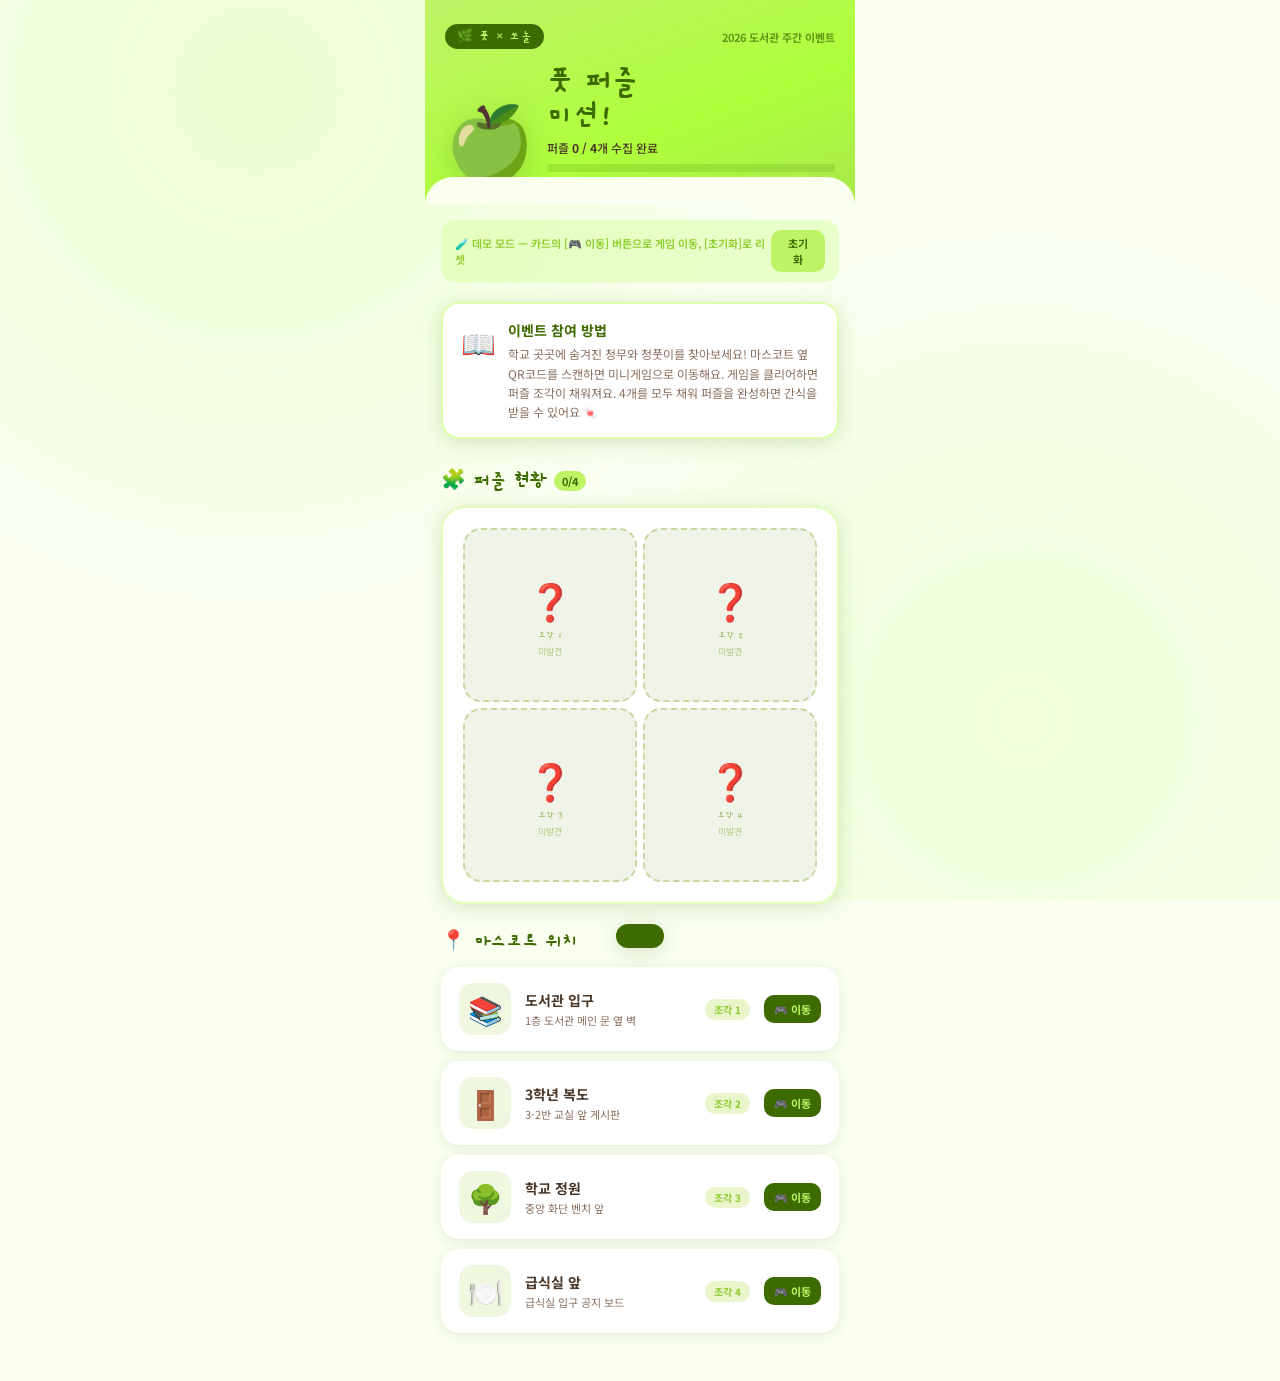
==== index.html @ 3df63ed9 "Add files via upload" ====
<!DOCTYPE html>
<html lang="ko">
<head>
<meta charset="UTF-8">
<meta name="viewport" content="width=device-width, initial-scale=1.0, maximum-scale=1.0, user-scalable=no">
<title>풋 퍼즐 이벤트 2026</title>
<link rel="stylesheet" href="style.css">
<link href="https://fonts.googleapis.com/css2?family=Gaegu:wght@400;700&family=Noto+Sans+KR:wght@400;500;700;900&display=swap" rel="stylesheet">
</head>

<body>
<div class="app">

  <!-- 헤더 -->
  <div class="header">
    <div class="header-top">
      <div class="logo-badge">🌿 풋 × 쏘놀 </div>
      <div class="year-tag">2026 도서관 주간 이벤트</div>
    </div>
    <div class="header-mascot">
      <div class="big-apple">🍏</div>
      <div class="header-text">
        <h1>풋 퍼즐<br>미션!</h1>
        <p id="progress-text">퍼즐 <strong>0 / 4</strong>개 수집 완료</p>
        <div class="progress-bar-wrap" style="margin-top:8px">
          <div class="progress-bar-fill" id="progress-bar" style="width:0%"></div>
        </div>
      </div>
    </div>
  </div>

  <!-- 데모 안내 -->
  <div class="demo-bar">
    <span>🧪 데모 모드 — 카드의 [🎮 이동] 버튼으로 게임 이동, [초기화]로 리셋</span>
    <button class="reset-btn" onclick="resetAll()">초기화</button>
  </div>

  <!-- 안내 -->
  <div class="info-card">
    <div class="info-icon">📖</div>
    <div class="info-text">
      <h3>이벤트 참여 방법</h3>
      <p>학교 곳곳에 숨겨진 청무와 청풋이를 찾아보세요! 마스코트 옆 QR코드를 스캔하면 미니게임으로 이동해요. 게임을 클리어하면 퍼즐 조각이 채워져요. 4개를 모두 채워 퍼즐을 완성하면 간식을 받을 수 있어요 🍬</p>
    </div>
  </div>

  <!-- 퍼즐 큰 그림 -->
  <div class="section-title">
    <span>🧩 퍼즐 현황</span>
    <div class="count-badge" id="count-badge">0/4</div>
  </div>
  <div class="puzzle-picture">
    <div class="puzzle-grid" id="puzzle-grid">
      <!-- JS로 생성 -->
    </div>
  </div>

  <!-- 위치 리스트 -->
  <div class="section-title" style="margin-top:24px">
    <span>📍 마스코트 위치</span>
  </div>
  <div class="location-list" id="location-list">
    <!-- JS로 생성 -->
  </div>

  <div class="bottom-pad"></div>
</div>

<!-- 완료 오버레이 -->
<div class="complete-overlay" id="complete-overlay">
  <div class="complete-card">
    <div class="confetti-row">🎉🍏🎊</div>
    <div class="complete-title">완성!</div>
    <p class="complete-sub">4개의 퍼즐을 모두 모았어요!<br>아래 코드를 풋 부원에게<br>보여주면 간식을 받을 수 있어요 🍬</p>
    <div class="code-box">
      <div class="code-label">🏆 완료 코드</div>
      <div class="code-value" id="complete-code">----</div>
      <div class="code-hint">이 화면을 캡처해 두세요!</div>
    </div>
    <div class="complete-note">
      ※ 코드는 이 기기에 고유하게 발급됩니다.<br>한 번만 사용 가능하며 중복 수령은 불가합니다.
    </div>
    <button class="close-btn" onclick="closeComplete()">닫기 🍏</button>
  </div>
</div>

<!-- 토스트 -->
<div class="toast" id="toast"></div>

<script src="system.js"></script>
</body>
</html>
---- style.css ----
:root {
    --green: #BFF366;
    --green-dark: #8BCC2A;
    --green-deep: #3D6B00;
    --green-mid: #A8E84A;
    --cream: #FAFFF0;
    --brown: #4A3728;
    --brown-light: #8B6F5E;
    --shadow: rgba(61,107,0,0.18);

    --radius-xl: 24px;
    --radius-lg: 18px;
    --radius-md: 14px;
    --radius-sm: 10px;

    --shadow-sm: 0 2px 12px rgba(61,107,0,0.12);
    --shadow-md: 0 4px 20px rgba(61,107,0,0.18);
    --shadow-lg: 0 24px 60px rgba(0,0,0,0.2);

    --space-xs: 6px;
    --space-sm: 12px;
    --space-md: 16px;
    --space-lg: 24px;
    --space-xl: 32px;
}

  * { margin: 0; padding: 0; box-sizing: border-box; -webkit-tap-highlight-color: transparent; }

  body {
    background: var(--cream);
    font-family: 'Noto Sans KR', sans-serif;
    min-height: 100dvh;
    overflow-x: hidden;
    position: relative;
  }

  body::before {
    content: '';
    position: fixed;
    inset: 0;
    background-image:
      radial-gradient(circle at 20% 10%, rgba(195,255,116,0.25) 0%, transparent 40%),
      radial-gradient(circle at 80% 80%, rgba(195,255,116,0.2) 0%, transparent 40%);
    pointer-events: none;
    z-index: 0;
  }

  .app {
    max-width: 430px;
    margin: 0 auto;
    min-height: 100dvh;
    position: relative;
    z-index: 1;
  }

  .header {
    background: linear-gradient(160deg, var(--green) 0%, #AEFF3C 60%, var(--green-mid) 100%);
    padding: 24px 20px 32px;
    position: relative;
    overflow: hidden;
  }
  .header::after {
    content: '';
    position: absolute;
    bottom: -1px;
    left: 0; right: 0;
    height: 28px;
    background: var(--cream);
    border-radius: 28px 28px 0 0;
  }
  .header-top {
    display: flex;
    align-items: center;
    justify-content: space-between;
    margin-bottom: 16px;
  }
  .logo-badge {
    background: var(--green-deep);
    color: var(--green);
    font-family: 'Gaegu', cursive;
    font-size: 13px;
    font-weight: 700;
    padding: 4px 12px;
    border-radius: var(--radius-lg);
    letter-spacing: 0.5px;
  }
  .year-tag {
    font-size: 11px;
    color: var(--green-deep);
    font-weight: 700;
    opacity: 0.7;
  }

  .header-mascot {
    display: flex;
    align-items: flex-end;
    gap: 12px;
  }
  .big-apple {
    font-size: 72px;
    line-height: 1;
    filter: drop-shadow(0 8px 16px rgba(0,0,0,0.15));
    animation: appleBob 3s ease-in-out infinite;
  }
  @keyframes appleBob {
    0%,100% { transform: translateY(0) rotate(-2deg); }
    50% { transform: translateY(-8px) rotate(2deg); }
  }
  .header-text { flex: 1; }
  .header-text h1 {
    font-family: 'Gaegu', cursive;
    font-size: 32px;
    font-weight: 700;
    color: var(--green-deep);
    line-height: 1.1;
  }
  .header-text p {
    font-size: 12px;
    color: var(--brown);
    margin-top: 4px;
    font-weight: 500;
  }
  .progress-bar-wrap {
    margin-top: 4px;
    background: rgba(61,107,0,0.15);
    border-radius: var(--radius-sm);
    height: 8px;
    overflow: hidden;
  }
  .progress-bar-fill {
    height: 100%;
    background: var(--green-deep);
    border-radius: var(--radius-sm);
    transition: width 0.8s cubic-bezier(.34,1.56,.64,1);
  }

  .info-card {
    margin: 20px 16px 0;
    background: white;
    border-radius: var(--radius-lg);
    padding: 16px 18px;
    border: 2px solid rgba(195,255,116,0.6);
    box-shadow: var(--shadow-md);
    display: flex;
    gap: 12px;
    align-items: flex-start;
  }
  .info-icon { font-size: 28px; flex-shrink: 0; margin-top: 2px; }
  .info-text h3 {
    font-size: 14px;
    font-weight: 700;
    color: var(--green-deep);
    margin-bottom: 4px;
  }
  .info-text p {
    font-size: 12px;
    color: var(--brown-light);
    line-height: 1.6;
  }

  .section-title {
    margin: 28px 16px 12px;
    display: flex;
    align-items: center;
    gap: 8px;
  }
  .section-title span {
    font-family: 'Gaegu', cursive;
    font-size: 20px;
    font-weight: 700;
    color: var(--green-deep);
  }
  .section-title .count-badge {
    background: var(--green);
    color: var(--green-deep);
    font-size: 11px;
    font-weight: 700;
    padding: 2px 8px;
    border-radius: var(--radius-sm);
  }

  .puzzle-picture {
    margin: 0 16px;
    background: white;
    border-radius: var(--radius-xl);
    padding: 20px;
    border: 2px solid rgba(195,255,116,0.5);
    box-shadow: var(--shadow-md);
  }
  /* 4조각 2x2 균등 배치 (예전 5조각용 1+2+2 비대칭 배치에서 변경) */
  .puzzle-grid {
    display: grid;
    grid-template-columns: repeat(2, 1fr);
    grid-template-rows: repeat(2, 1fr);
    gap: 6px;
    aspect-ratio: 1/1;
  }
  .puzzle-piece {
    border-radius: var(--radius-lg);
    position: relative;
    overflow: hidden;
    background: #F0F4E8;
    border: 2px dashed #C8D8A0;
    cursor: pointer;
    transition: transform 0.2s;
  }
  .puzzle-piece:active { transform: scale(0.95); }

  .piece-inner {
    width: 100%;
    height: 100%;
    display: flex;
    flex-direction: column;
    align-items: center;
    justify-content: center;
    gap: 4px;
    padding: 8px;
  }
  .piece-emoji { font-size: clamp(20px, 5vw, 36px); }
  .piece-num {
    font-size: 10px;
    font-weight: 700;
    color: #AAC070;
    font-family: 'Gaegu', cursive;
  }
  .piece-label {
    font-size: 9px;
    color: #B0C880;
    text-align: center;
    line-height: 1.3;
  }

  .puzzle-piece.filled {
    background: linear-gradient(135deg, var(--green) 0%, #AEFF44 100%);
    border: 2px solid var(--green-dark);
  }
  .puzzle-piece.filled .piece-emoji { filter: none; }
  .puzzle-piece.filled .piece-num { color: var(--green-deep); }
  .puzzle-piece.filled .piece-label { color: var(--green-deep); font-weight: 600; }

  @keyframes pieceReveal {
    0% { transform: scale(0.3) rotate(-15deg); opacity: 0; }
    60% { transform: scale(1.15) rotate(3deg); }
    80% { transform: scale(0.95) rotate(-1deg); }
    100% { transform: scale(1) rotate(0deg); opacity: 1; }
  }
  .puzzle-piece.just-filled {
    animation: pieceReveal 0.6s cubic-bezier(.34,1.56,.64,1) forwards;
  }
  @keyframes shimmer {
    0% { background-position: -200% center; }
    100% { background-position: 200% center; }
  }
  .puzzle-piece.filled::after {
    content: '';
    position: absolute;
    inset: 0;
    background: linear-gradient(105deg, transparent 40%, rgba(255,255,255,0.4) 50%, transparent 60%);
    background-size: 200% 100%;
    animation: shimmer 2.5s ease infinite;
    pointer-events: none;
  }

  .location-list {
    margin: 0 16px;
    display: flex;
    flex-direction: column;
    gap: 10px;
  }
  .location-card {
    background: white;
    border-radius: var(--radius-lg);
    padding: 14px 16px;
    display: flex;
    align-items: center;
    gap: 14px;
    border: 2px solid transparent;
    box-shadow: var(--shadow-sm);
    transition:
     transform 0.2s,
     background 0.3s,
     border-color 0.3s;
    cursor: pointer;
    position: relative;
    overflow: hidden;
  }
  .location-card:active { transform: scale(0.98); }
  .location-card.done {
    border-color: var(--green);
    background: linear-gradient(120deg, #F5FFE0 0%, white 100%);
  }
  .location-card.done::before {
    content: '✓';
    position: absolute;
    top: 8px; right: 12px;
    width: 22px; height: 22px;
    background: var(--green);
    color: var(--green-deep);
    border-radius: 50%;
    font-size: 12px;
    font-weight: 900;
    display: flex;
    align-items: center;
    justify-content: center;
    line-height: 22px;
    text-align: center;
  }
  .loc-icon {
    width: 52px;
    height: 52px;
    border-radius: var(--radius-md);
    background: #F0F7E0;
    display: flex;
    align-items: center;
    justify-content: center;
    font-size: 28px;
    flex-shrink: 0;
    transition: background 0.3s;
  }
  .location-card.done .loc-icon {
    background: var(--green);
  }
  .loc-info { flex: 1; min-width: 0; }
  .loc-info h4 {
    font-size: 14px;
    font-weight: 700;
    color: var(--brown);
    margin-bottom: 2px;
  }
  .loc-info p {
    font-size: 11px;
    color: var(--brown-light);
    white-space: nowrap;
    overflow: hidden;
    text-overflow: ellipsis;
  }
  .loc-piece-badge {
    font-size: 10px;
    font-weight: 700;
    padding: 3px 9px;
    border-radius: var(--radius-sm);
    background: #EAF5CC;
    color: var(--green-dark);
    flex-shrink: 0;
  }
  .location-card.done .loc-piece-badge {
    background: var(--green);
    color: var(--green-deep);
  }

  .scan-btn {
    display: flex;
    align-items: center;
    gap: 6px;
    background: none;
    border: none;
    cursor: pointer;
    padding: 6px 10px;
    border-radius: var(--radius-sm);
    background: var(--green-deep);
    color: var(--green);
    font-size: 11px;
    font-weight: 700;
    font-family: 'Noto Sans KR', sans-serif;
    transition: all 0.2s;
    flex-shrink: 0;
  }
  .scan-btn:active { transform: scale(0.92); background: var(--green); color: var(--green-deep); }
  .scan-btn.scanned {
    background: #D0EDA0;
    color: var(--green-dark);
    cursor: default;
  }

  .complete-overlay {
    position: fixed;
    inset: 0;
    z-index: 1000;
    background: rgba(0,0,0,0.5);
    backdrop-filter: blur(6px);
    display: flex;
    align-items: center;
    justify-content: center;
    padding: 24px;
    opacity: 0;
    pointer-events: none;
    transition: opacity 0.4s;
  }
  .complete-overlay.show {
    opacity: 1;
    pointer-events: all;
  }
  .complete-card {
    background: white;
    border-radius: var(--radius-xl);
    padding: 36px 28px;
    width: 100%;
    max-width: 340px;
    text-align: center;
    box-shadow: var(--shadow-lg);
    transform: scale(0.8) translateY(40px);
    transition: transform 0.5s cubic-bezier(.34,1.56,.64,1);
    position: relative;
    overflow: hidden;
  }
  .complete-overlay.show .complete-card {
    transform: scale(1) translateY(0);
  }
  .complete-card::before {
    content: '';
    position: absolute;
    top: 0; left: 0; right: 0;
    height: 8px;
    background: linear-gradient(90deg, var(--green), var(--green-mid), var(--green));
  }
  .confetti-row {
    font-size: 28px;
    margin-bottom: 8px;
    animation: confettiBounce 0.6s ease infinite alternate;
  }
  @keyframes confettiBounce {
    from { transform: translateY(0); }
    to { transform: translateY(-6px); }
  }
  .complete-title {
    font-family: 'Gaegu', cursive;
    font-size: 30px;
    font-weight: 700;
    color: var(--green-deep);
    margin-bottom: 6px;
  }
  .complete-sub {
    font-size: 13px;
    color: var(--brown-light);
    line-height: 1.6;
    margin-bottom: 24px;
  }
  .code-box {
    background: var(--green);
    border-radius: var(--radius-md);
    padding: 16px;
    margin-bottom: 20px;
  }
  .code-label {
    font-size: 11px;
    font-weight: 700;
    color: var(--green-deep);
    margin-bottom: 6px;
    text-transform: uppercase;
    letter-spacing: 1px;
  }
  .code-value {
    font-family: 'Gaegu', cursive;
    font-size: 28px;
    font-weight: 700;
    color: var(--green-deep);
    letter-spacing: 4px;
  }
  .code-hint {
    font-size: 11px;
    color: var(--green-dark);
    margin-top: 4px;
  }
  .complete-note {
    font-size: 12px;
    color: var(--brown-light);
    line-height: 1.7;
    padding: 12px;
    background: #F5FFE0;
    border-radius: var(--radius-sm);
    margin-bottom: 16px;
  }
  .close-btn {
    width: 100%;
    padding: 14px;
    border: none;
    border-radius: var(--radius-md);
    background: var(--green-deep);
    color: var(--green);
    font-size: 15px;
    font-weight: 700;
    font-family: 'Noto Sans KR', sans-serif;
    cursor: pointer;
    transition: transform 0.15s;
  }
  .close-btn:active { transform: scale(0.97); }

  .particle {
    position: fixed;
    pointer-events: none;
    z-index: 999;
    font-size: 20px;
    animation: particleFly 1.2s ease-out forwards;
  }
  @keyframes particleFly {
    0% { transform: translate(0,0) scale(1) rotate(0deg); opacity: 1; }
    100% { transform: translate(var(--tx), var(--ty)) scale(0.3) rotate(var(--tr)); opacity: 0; }
  }

  .bottom-pad { height: 48px; }

  .toast {
    position: fixed;
    bottom: 32px;
    left: 50%;
    transform: translateX(-50%) translateY(80px);
    background: var(--green-deep);
    color: var(--green);
    padding: 12px 24px;
    border-radius: var(--radius-xl);
    font-size: 13px;
    font-weight: 700;
    z-index: 500;
    transition: transform 0.35s cubic-bezier(.34,1.56,.64,1);
    white-space: nowrap;
    box-shadow: var(--shadow-md);
  }
  .toast.show { transform: translateX(-50%) translateY(0); }

  .demo-bar {
    margin: 16px 16px 0;
    background: rgba(195,255,116,0.3);
    border-radius: var(--radius-md);
    padding: 10px 14px;
    display: flex;
    align-items: center;
    justify-content: space-between;
  }
  .demo-bar span { font-size: 11px; color: var(--green-dark); font-weight: 600; }
  .reset-btn {
    border: none;
    background: var(--green);
    color: var(--green-deep);
    font-size: 11px;
    font-weight: 700;
    font-family: 'Noto Sans KR', sans-serif;
    padding: 5px 12px;
    border-radius: var(--radius-sm);
    cursor: pointer;
  }
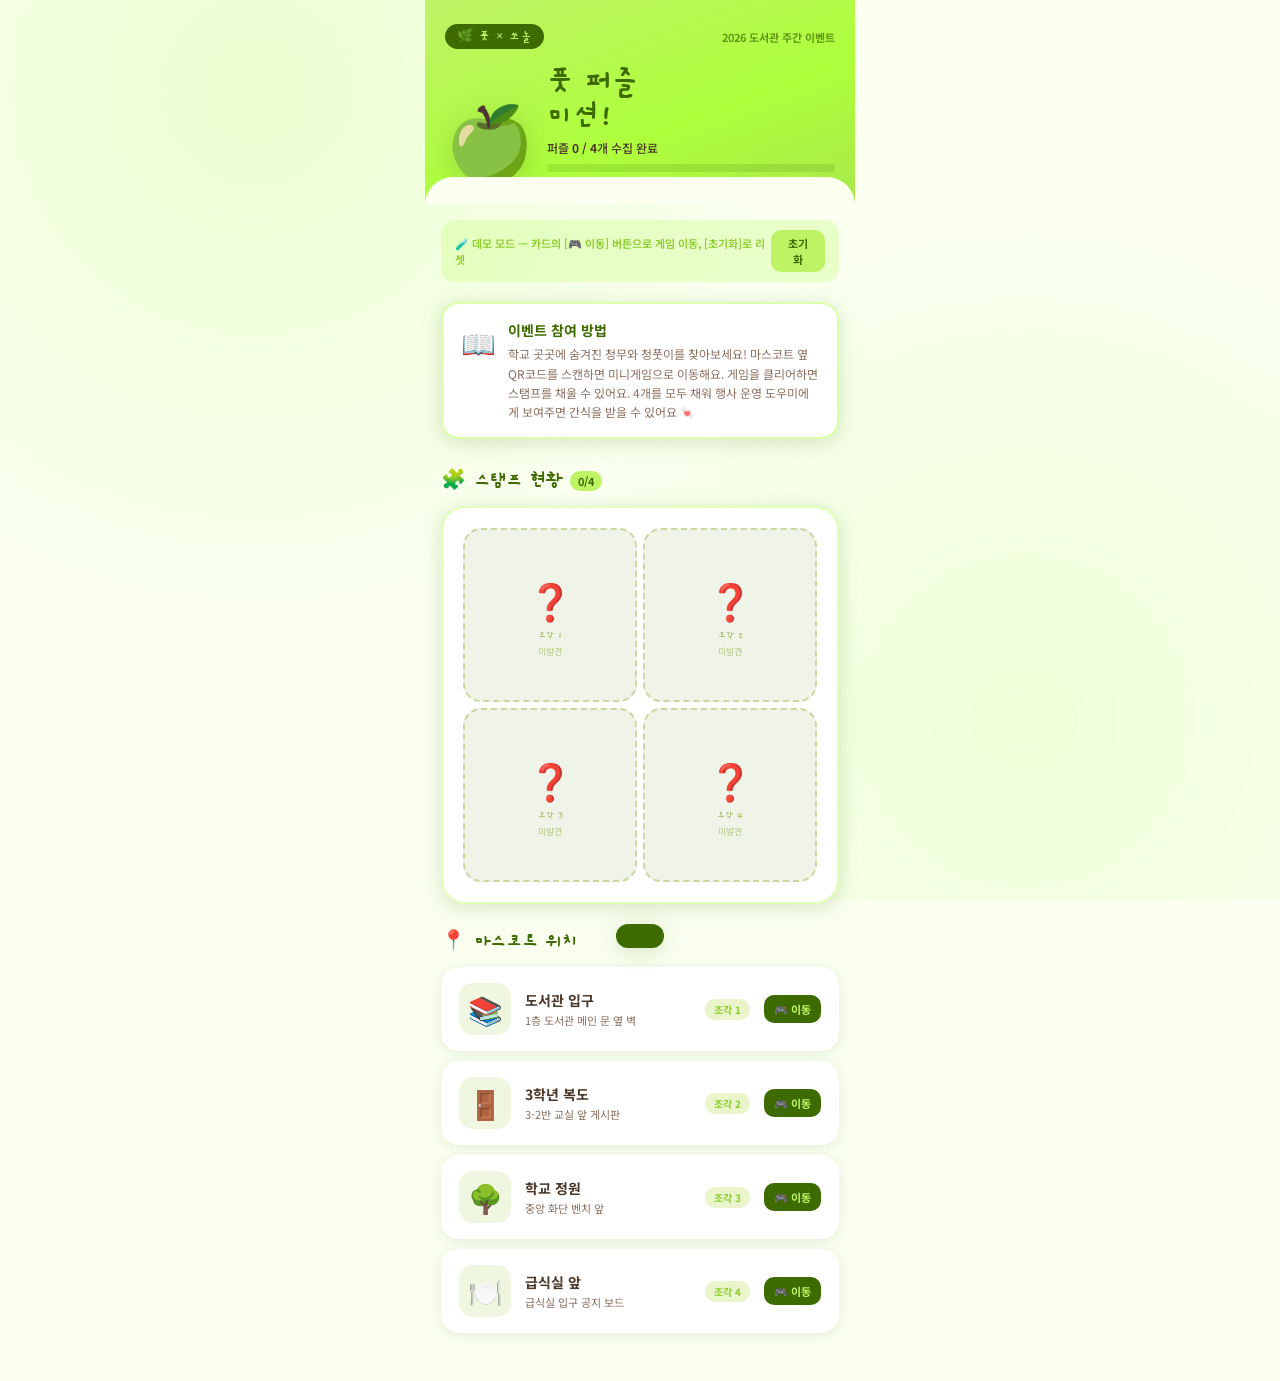
==== commit 49961674: "index.html 업데이트" ====
--- a/index.html
+++ b/index.html
@@ -3,7 +3,7 @@
 <head>
 <meta charset="UTF-8">
 <meta name="viewport" content="width=device-width, initial-scale=1.0, maximum-scale=1.0, user-scalable=no">
-<title>풋 퍼즐 이벤트 2026</title>
+<title> 2026 풋놀 </title>
 <link rel="stylesheet" href="style.css">
 <link href="https://fonts.googleapis.com/css2?family=Gaegu:wght@400;700&family=Noto+Sans+KR:wght@400;500;700;900&display=swap" rel="stylesheet">
 </head>
@@ -40,13 +40,13 @@
     <div class="info-icon">📖</div>
     <div class="info-text">
       <h3>이벤트 참여 방법</h3>
-      <p>학교 곳곳에 숨겨진 청무와 청풋이를 찾아보세요! 마스코트 옆 QR코드를 스캔하면 미니게임으로 이동해요. 게임을 클리어하면 퍼즐 조각이 채워져요. 4개를 모두 채워 퍼즐을 완성하면 간식을 받을 수 있어요 🍬</p>
+      <p>학교 곳곳에 숨겨진 청무와 청풋이를 찾아보세요! 마스코트 옆 QR코드를 스캔하면 미니게임으로 이동해요. 게임을 클리어하면 스탬프를 채울 수 있어요. 4개를 모두 채워 행사 운영 도우미에게 보여주면 간식을 받을 수 있어요 🍬</p>
     </div>
   </div>
 
   <!-- 퍼즐 큰 그림 -->
   <div class="section-title">
-    <span>🧩 퍼즐 현황</span>
+    <span>🧩 스탬프 현황</span>
     <div class="count-badge" id="count-badge">0/4</div>
   </div>
   <div class="puzzle-picture">
--- a/style.css
+++ b/style.css
@@ -217,6 +217,12 @@
     padding: 8px;
   }
   .piece-emoji { font-size: clamp(20px, 5vw, 36px); }
+  .piece-stamp {
+    width: clamp(44px, 14vw, 72px);
+    height: clamp(44px, 14vw, 72px);
+    border-radius: 50%;
+    object-fit: cover;
+  }
   .piece-num {
     font-size: 10px;
     font-weight: 700;
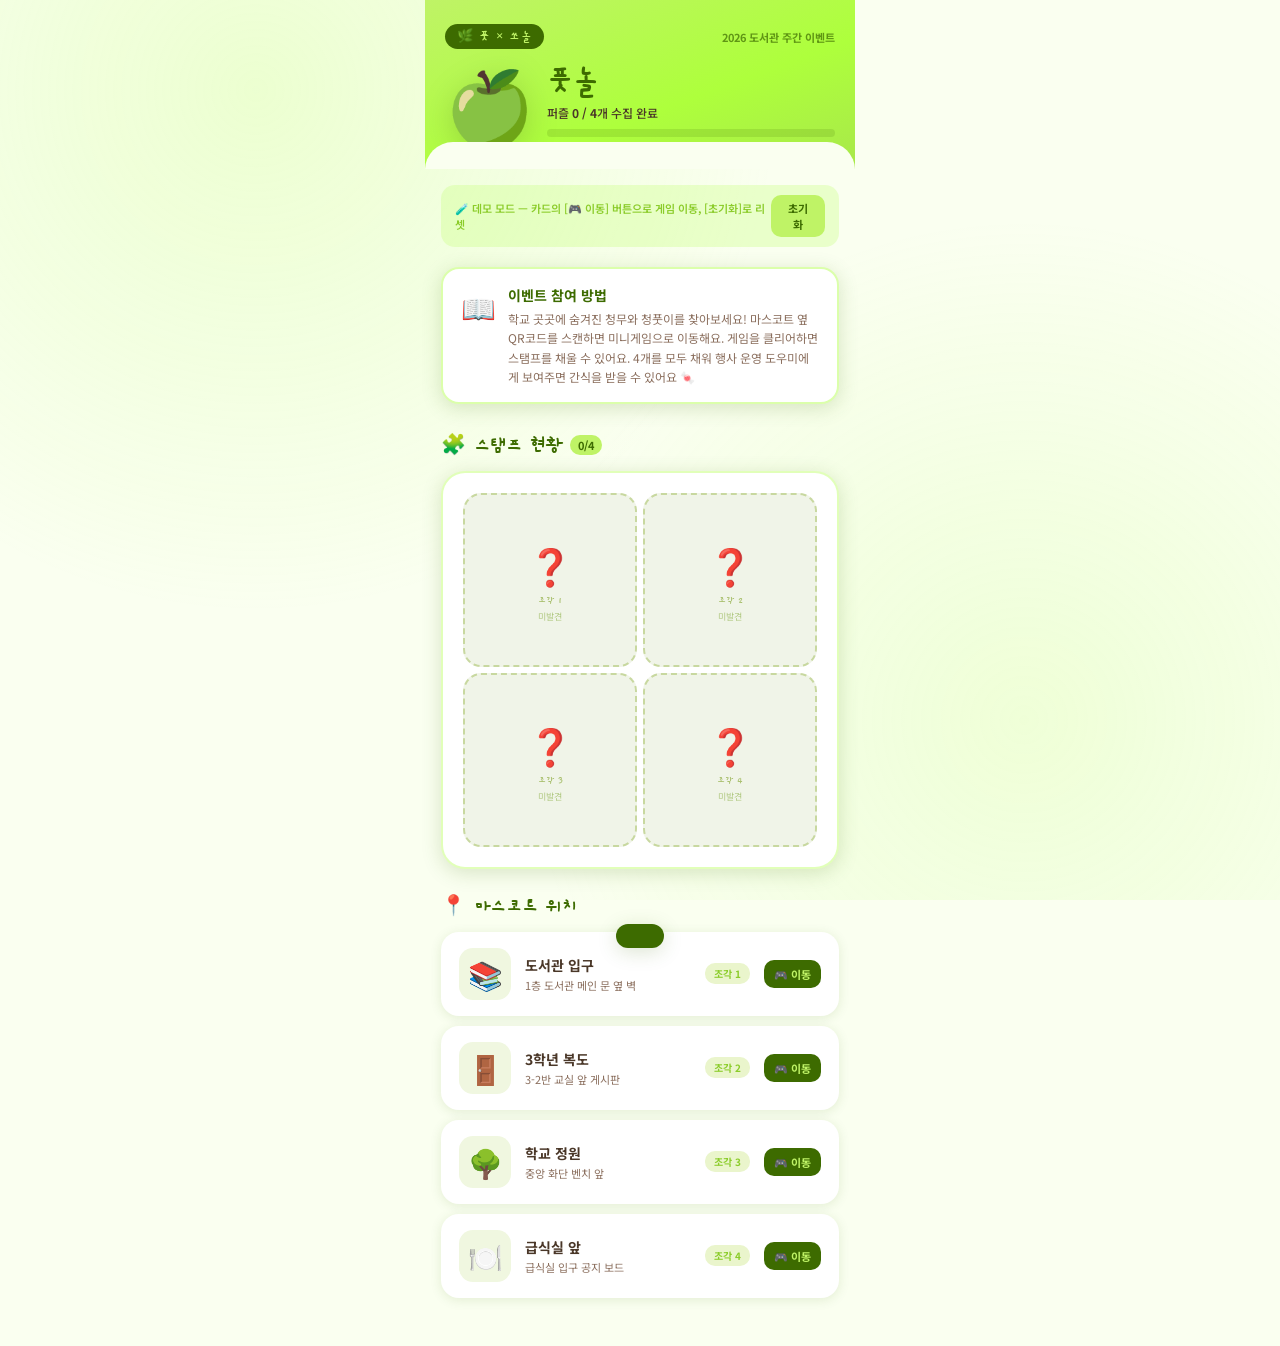
==== commit faebf0c0: "index.html 업데이트" ====
--- a/index.html
+++ b/index.html
@@ -20,7 +20,7 @@
     <div class="header-mascot">
       <div class="big-apple">🍏</div>
       <div class="header-text">
-        <h1>풋 퍼즐<br>미션!</h1>
+        <h1>풋놀</h1>
         <p id="progress-text">퍼즐 <strong>0 / 4</strong>개 수집 완료</p>
         <div class="progress-bar-wrap" style="margin-top:8px">
           <div class="progress-bar-fill" id="progress-bar" style="width:0%"></div>
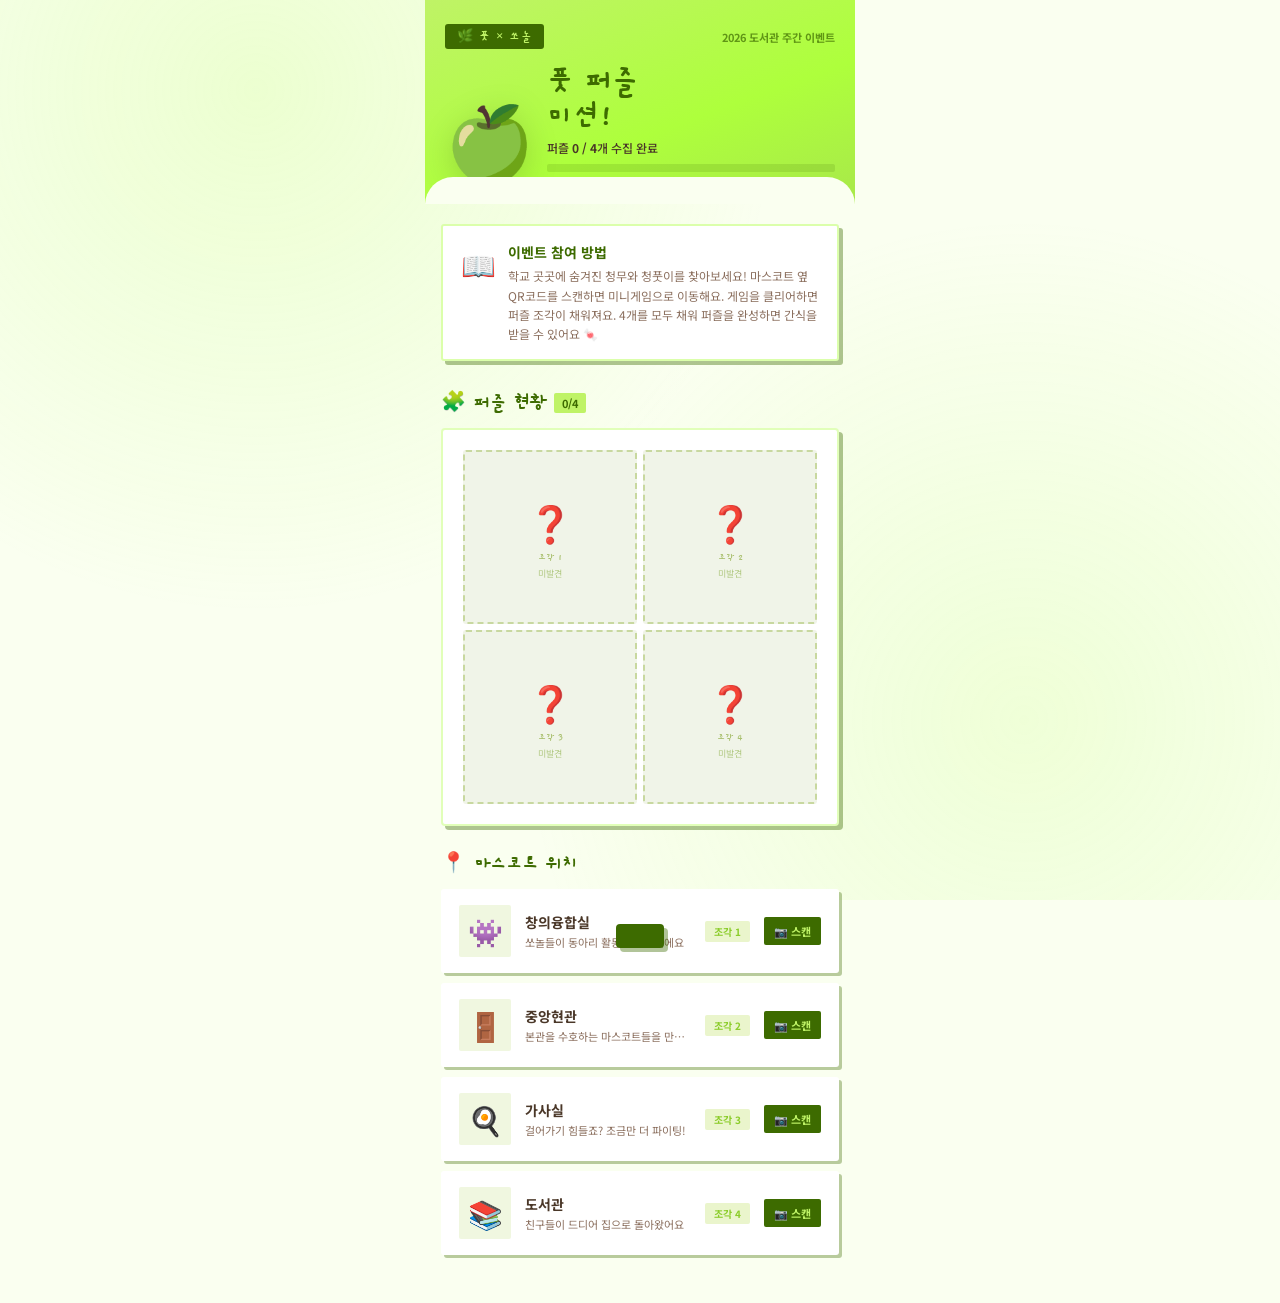
==== commit ed873549: "Add files via upload" ====
--- a/index.html
+++ b/index.html
@@ -3,7 +3,7 @@
 <head>
 <meta charset="UTF-8">
 <meta name="viewport" content="width=device-width, initial-scale=1.0, maximum-scale=1.0, user-scalable=no">
-<title> 2026 풋놀 </title>
+<title>풋 퍼즐 이벤트 2026</title>
 <link rel="stylesheet" href="style.css">
 <link href="https://fonts.googleapis.com/css2?family=Gaegu:wght@400;700&family=Noto+Sans+KR:wght@400;500;700;900&display=swap" rel="stylesheet">
 </head>
@@ -20,7 +20,7 @@
     <div class="header-mascot">
       <div class="big-apple">🍏</div>
       <div class="header-text">
-        <h1>풋놀</h1>
+        <h1>풋 퍼즐<br>미션!</h1>
         <p id="progress-text">퍼즐 <strong>0 / 4</strong>개 수집 완료</p>
         <div class="progress-bar-wrap" style="margin-top:8px">
           <div class="progress-bar-fill" id="progress-bar" style="width:0%"></div>
@@ -29,24 +29,18 @@
     </div>
   </div>
 
-  <!-- 데모 안내 -->
-  <div class="demo-bar">
-    <span>🧪 데모 모드 — 카드의 [🎮 이동] 버튼으로 게임 이동, [초기화]로 리셋</span>
-    <button class="reset-btn" onclick="resetAll()">초기화</button>
-  </div>
-
   <!-- 안내 -->
   <div class="info-card">
     <div class="info-icon">📖</div>
     <div class="info-text">
       <h3>이벤트 참여 방법</h3>
-      <p>학교 곳곳에 숨겨진 청무와 청풋이를 찾아보세요! 마스코트 옆 QR코드를 스캔하면 미니게임으로 이동해요. 게임을 클리어하면 스탬프를 채울 수 있어요. 4개를 모두 채워 행사 운영 도우미에게 보여주면 간식을 받을 수 있어요 🍬</p>
+      <p>학교 곳곳에 숨겨진 청무와 청풋이를 찾아보세요! 마스코트 옆 QR코드를 스캔하면 미니게임으로 이동해요. 게임을 클리어하면 퍼즐 조각이 채워져요. 4개를 모두 채워 퍼즐을 완성하면 간식을 받을 수 있어요 🍬</p>
     </div>
   </div>
 
   <!-- 퍼즐 큰 그림 -->
   <div class="section-title">
-    <span>🧩 스탬프 현황</span>
+    <span>🧩 퍼즐 현황</span>
     <div class="count-badge" id="count-badge">0/4</div>
   </div>
   <div class="puzzle-picture">
--- a/style.css
+++ b/style.css
@@ -8,14 +8,14 @@
     --brown-light: #8B6F5E;
     --shadow: rgba(61,107,0,0.18);
 
-    --radius-xl: 24px;
-    --radius-lg: 18px;
-    --radius-md: 14px;
-    --radius-sm: 10px;
-
-    --shadow-sm: 0 2px 12px rgba(61,107,0,0.12);
-    --shadow-md: 0 4px 20px rgba(61,107,0,0.18);
-    --shadow-lg: 0 24px 60px rgba(0,0,0,0.2);
+    --radius-xl: 4px;
+    --radius-lg: 3px;
+    --radius-md: 2px;
+    --radius-sm: 2px;
+
+    --shadow-sm: 3px 3px 0 rgba(61,107,0,0.35);
+    --shadow-md: 4px 4px 0 rgba(61,107,0,0.4);
+    --shadow-lg: 6px 6px 0 rgba(0,0,0,0.35);
 
     --space-xs: 6px;
     --space-sm: 12px;
@@ -215,14 +215,34 @@
     justify-content: center;
     gap: 4px;
     padding: 8px;
+    position: relative;
   }
   .piece-emoji { font-size: clamp(20px, 5vw, 36px); }
+
+  /* Filled piece: the stamp fills the whole square cell edge-to-edge as
+     a circle (inscribed in the square, corners of the gradient bg peek
+     through), instead of a small centered badge. */
   .piece-stamp {
-    width: clamp(44px, 14vw, 72px);
-    height: clamp(44px, 14vw, 72px);
+    position: absolute;
+    inset: 0;
+    width: 100%;
+    height: 100%;
     border-radius: 50%;
     object-fit: cover;
   }
+  .puzzle-piece.filled .piece-num,
+  .puzzle-piece.filled .piece-label {
+    position: absolute;
+    left: 50%;
+    bottom: 6px;
+    transform: translateX(-50%);
+    background: rgba(255,255,255,0.85);
+    padding: 1px 7px;
+    border-radius: 999px;
+    z-index: 1;
+  }
+  .puzzle-piece.filled .piece-num { bottom: 24px; }
+
   .piece-num {
     font-size: 10px;
     font-weight: 700;
@@ -302,7 +322,7 @@
     width: 22px; height: 22px;
     background: var(--green);
     color: var(--green-deep);
-    border-radius: 50%;
+    border-radius: 6px;
     font-size: 12px;
     font-weight: 900;
     display: flex;
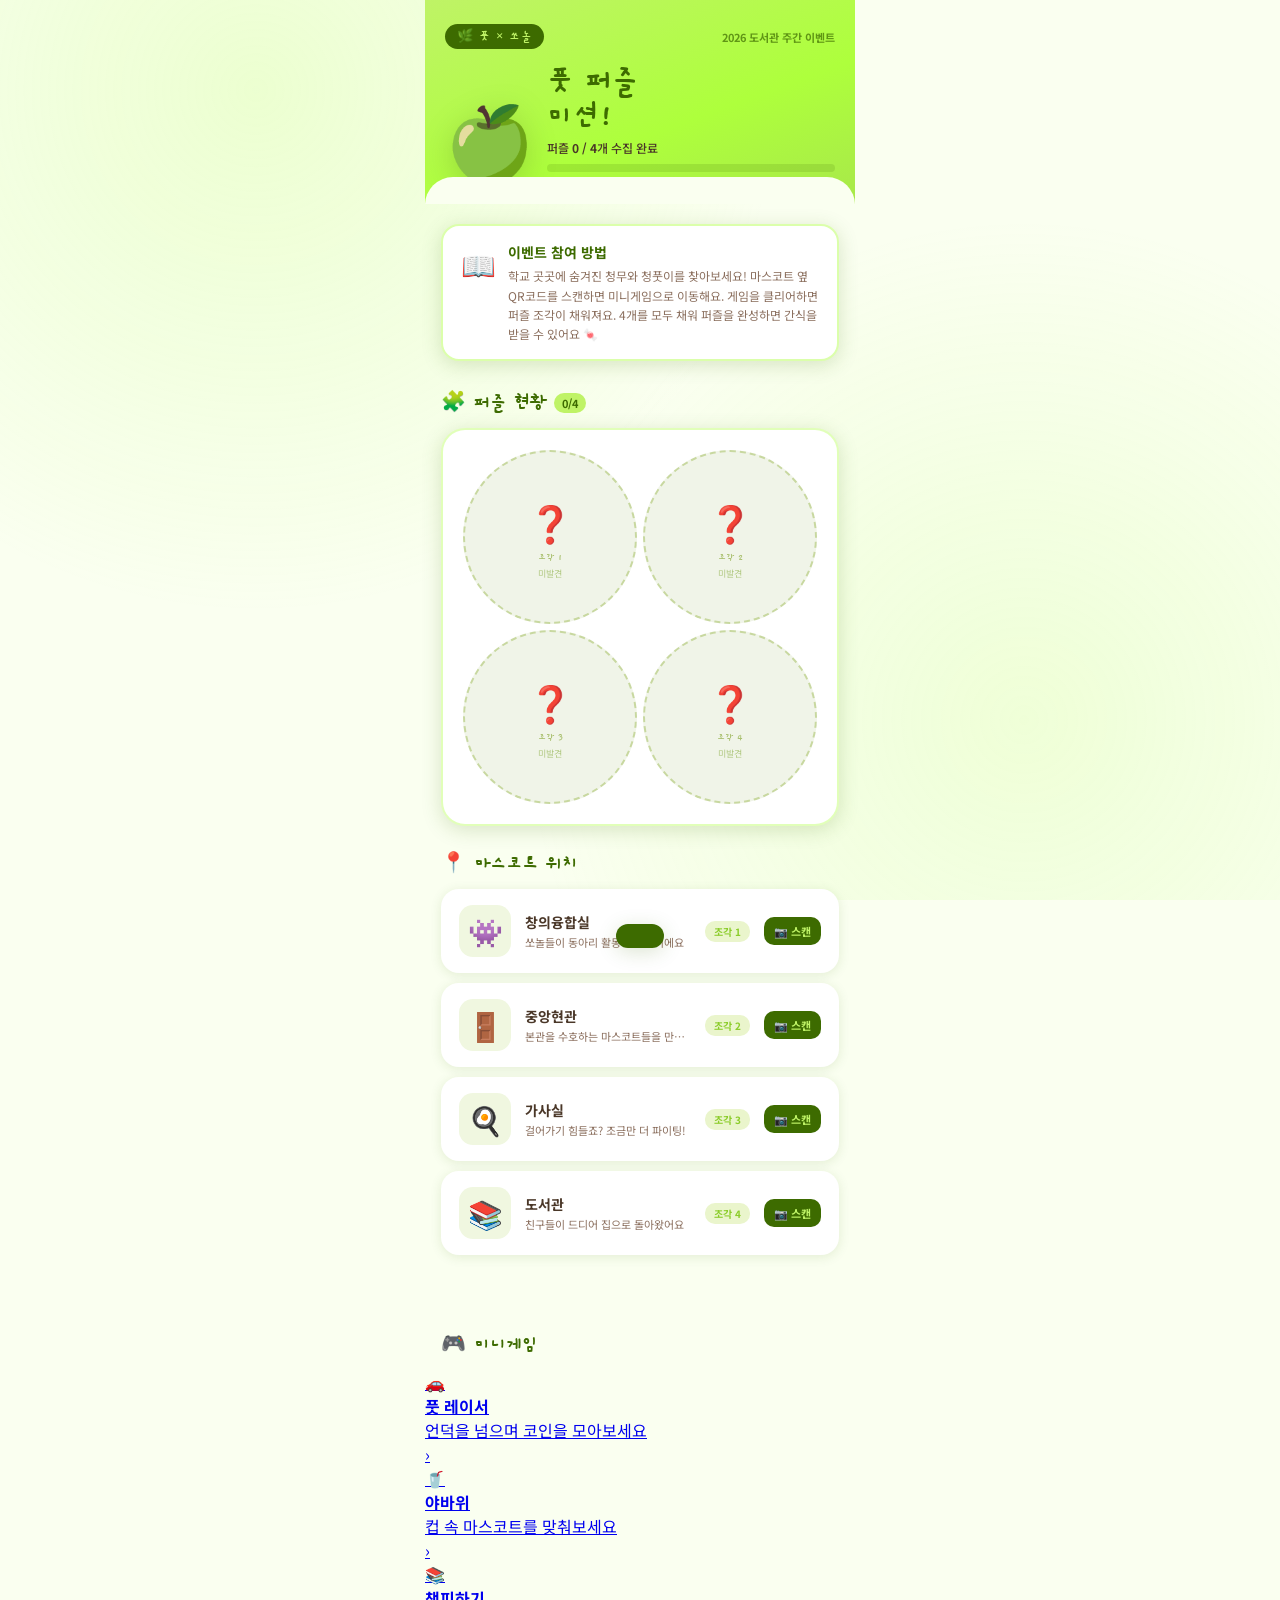
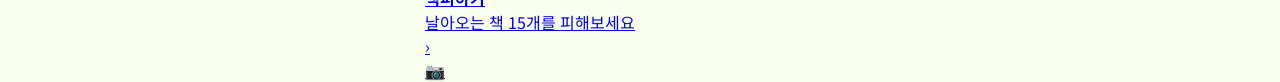
==== commit d34bca34: "Add files via upload" ====
--- a/index.html
+++ b/index.html
@@ -11,7 +11,6 @@
 <body>
 <div class="app">
 
-  <!-- 헤더 -->
   <div class="header">
     <div class="header-top">
       <div class="logo-badge">🌿 풋 × 쏘놀 </div>
@@ -29,7 +28,6 @@
     </div>
   </div>
 
-  <!-- 안내 -->
   <div class="info-card">
     <div class="info-icon">📖</div>
     <div class="info-text">
@@ -38,29 +36,60 @@
     </div>
   </div>
 
-  <!-- 퍼즐 큰 그림 -->
   <div class="section-title">
     <span>🧩 퍼즐 현황</span>
     <div class="count-badge" id="count-badge">0/4</div>
   </div>
   <div class="puzzle-picture">
     <div class="puzzle-grid" id="puzzle-grid">
-      <!-- JS로 생성 -->
     </div>
   </div>
 
-  <!-- 위치 리스트 -->
   <div class="section-title" style="margin-top:24px">
     <span>📍 마스코트 위치</span>
   </div>
   <div class="location-list" id="location-list">
-    <!-- JS로 생성 -->
   </div>
 
   <div class="bottom-pad"></div>
+
+<div class="section-title" style="margin-top:28px">
+  <span>🎮 미니게임</span>
 </div>
 
-<!-- 완료 오버레이 -->
+<div class="game-launcher-list">
+  <a class="game-launcher-card" href="/car/">
+    <div class="game-launcher-icon">🚗</div>
+    <div class="game-launcher-info">
+      <h4>풋 레이서</h4>
+      <p>언덕을 넘으며 코인을 모아보세요</p>
+    </div>
+    <div class="game-launcher-arrow">›</div>
+  </a>
+
+  <a class="game-launcher-card" href="/yabawi.html">
+    <div class="game-launcher-icon">🥤</div>
+    <div class="game-launcher-info">
+      <h4>야바위</h4>
+      <p>컵 속 마스코트를 맞춰보세요</p>
+    </div>
+    <div class="game-launcher-arrow">›</div>
+  </a>
+
+  <a class="game-launcher-card" href="/dodge-books.html">
+    <div class="game-launcher-icon">📚</div>
+    <div class="game-launcher-info">
+      <h4>책피하기</h4>
+      <p>날아오는 책 15개를 피해보세요</p>
+    </div>
+    <div class="game-launcher-arrow">›</div>
+  </a>
+</div>
+
+<!-- QR 스캔 진입 버튼 (플로팅) -->
+<a class="qr-fab" href="/qr-scan.html" aria-label="QR 스캔">📷</a>
+</div>
+
 <div class="complete-overlay" id="complete-overlay">
   <div class="complete-card">
     <div class="confetti-row">🎉🍏🎊</div>
@@ -78,7 +107,6 @@
   </div>
 </div>
 
-<!-- 토스트 -->
 <div class="toast" id="toast"></div>
 
 <script src="system.js"></script>
--- a/style.css
+++ b/style.css
@@ -8,14 +8,14 @@
     --brown-light: #8B6F5E;
     --shadow: rgba(61,107,0,0.18);
 
-    --radius-xl: 4px;
-    --radius-lg: 3px;
-    --radius-md: 2px;
-    --radius-sm: 2px;
-
-    --shadow-sm: 3px 3px 0 rgba(61,107,0,0.35);
-    --shadow-md: 4px 4px 0 rgba(61,107,0,0.4);
-    --shadow-lg: 6px 6px 0 rgba(0,0,0,0.35);
+    --radius-xl: 24px;
+    --radius-lg: 18px;
+    --radius-md: 14px;
+    --radius-sm: 10px;
+
+    --shadow-sm: 0 2px 12px rgba(61,107,0,0.12);
+    --shadow-md: 0 4px 20px rgba(61,107,0,0.18);
+    --shadow-lg: 0 24px 60px rgba(0,0,0,0.2);
 
     --space-xs: 6px;
     --space-sm: 12px;
@@ -196,7 +196,7 @@
     aspect-ratio: 1/1;
   }
   .puzzle-piece {
-    border-radius: var(--radius-lg);
+    border-radius: 50%;
     position: relative;
     overflow: hidden;
     background: #F0F4E8;
@@ -322,7 +322,7 @@
     width: 22px; height: 22px;
     background: var(--green);
     color: var(--green-deep);
-    border-radius: 6px;
+    border-radius: 50%;
     font-size: 12px;
     font-weight: 900;
     display: flex;
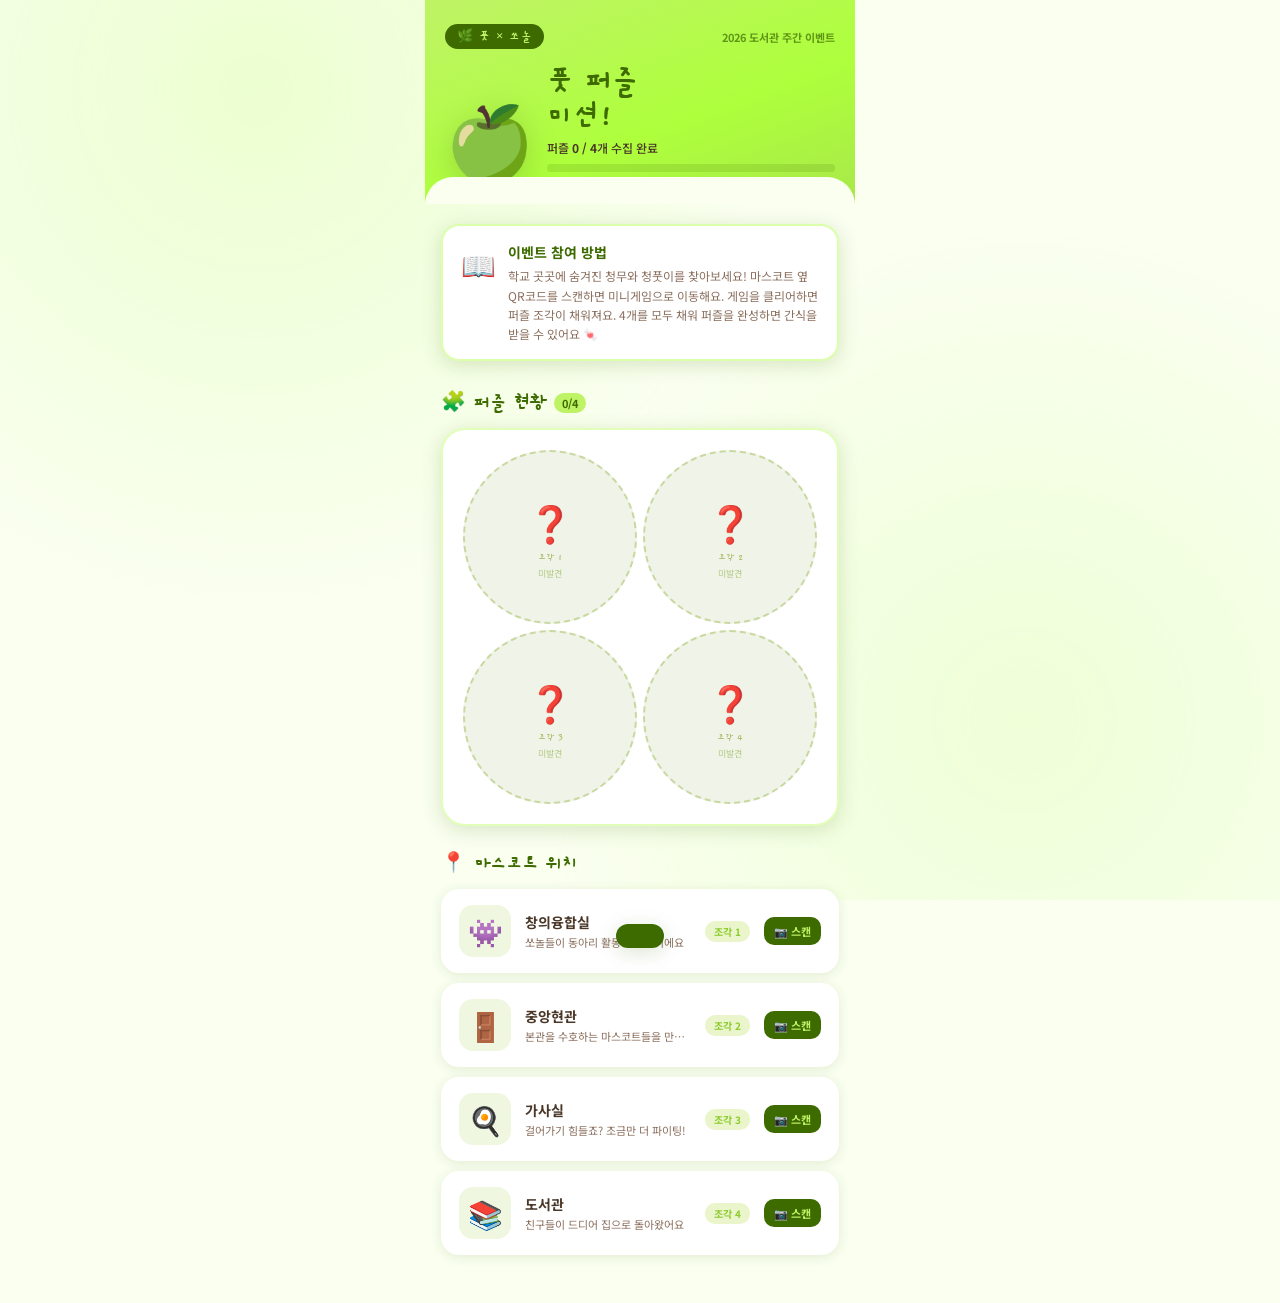
==== commit fccd3e78: "Add files via upload" ====
--- a/index.html
+++ b/index.html
@@ -11,6 +11,7 @@
 <body>
 <div class="app">
 
+  <!-- 헤더 -->
   <div class="header">
     <div class="header-top">
       <div class="logo-badge">🌿 풋 × 쏘놀 </div>
@@ -28,6 +29,7 @@
     </div>
   </div>
 
+  <!-- 안내 -->
   <div class="info-card">
     <div class="info-icon">📖</div>
     <div class="info-text">
@@ -36,60 +38,29 @@
     </div>
   </div>
 
+  <!-- 퍼즐 큰 그림 -->
   <div class="section-title">
     <span>🧩 퍼즐 현황</span>
     <div class="count-badge" id="count-badge">0/4</div>
   </div>
   <div class="puzzle-picture">
     <div class="puzzle-grid" id="puzzle-grid">
+      <!-- JS로 생성 -->
     </div>
   </div>
 
+  <!-- 위치 리스트 -->
   <div class="section-title" style="margin-top:24px">
     <span>📍 마스코트 위치</span>
   </div>
   <div class="location-list" id="location-list">
+    <!-- JS로 생성 -->
   </div>
 
   <div class="bottom-pad"></div>
-
-<div class="section-title" style="margin-top:28px">
-  <span>🎮 미니게임</span>
 </div>
 
-<div class="game-launcher-list">
-  <a class="game-launcher-card" href="/car/">
-    <div class="game-launcher-icon">🚗</div>
-    <div class="game-launcher-info">
-      <h4>풋 레이서</h4>
-      <p>언덕을 넘으며 코인을 모아보세요</p>
-    </div>
-    <div class="game-launcher-arrow">›</div>
-  </a>
-
-  <a class="game-launcher-card" href="/yabawi.html">
-    <div class="game-launcher-icon">🥤</div>
-    <div class="game-launcher-info">
-      <h4>야바위</h4>
-      <p>컵 속 마스코트를 맞춰보세요</p>
-    </div>
-    <div class="game-launcher-arrow">›</div>
-  </a>
-
-  <a class="game-launcher-card" href="/dodge-books.html">
-    <div class="game-launcher-icon">📚</div>
-    <div class="game-launcher-info">
-      <h4>책피하기</h4>
-      <p>날아오는 책 15개를 피해보세요</p>
-    </div>
-    <div class="game-launcher-arrow">›</div>
-  </a>
-</div>
-
-<!-- QR 스캔 진입 버튼 (플로팅) -->
-<a class="qr-fab" href="/qr-scan.html" aria-label="QR 스캔">📷</a>
-</div>
-
+<!-- 완료 오버레이 -->
 <div class="complete-overlay" id="complete-overlay">
   <div class="complete-card">
     <div class="confetti-row">🎉🍏🎊</div>
@@ -107,6 +78,7 @@
   </div>
 </div>
 
+<!-- 토스트 -->
 <div class="toast" id="toast"></div>
 
 <script src="system.js"></script>
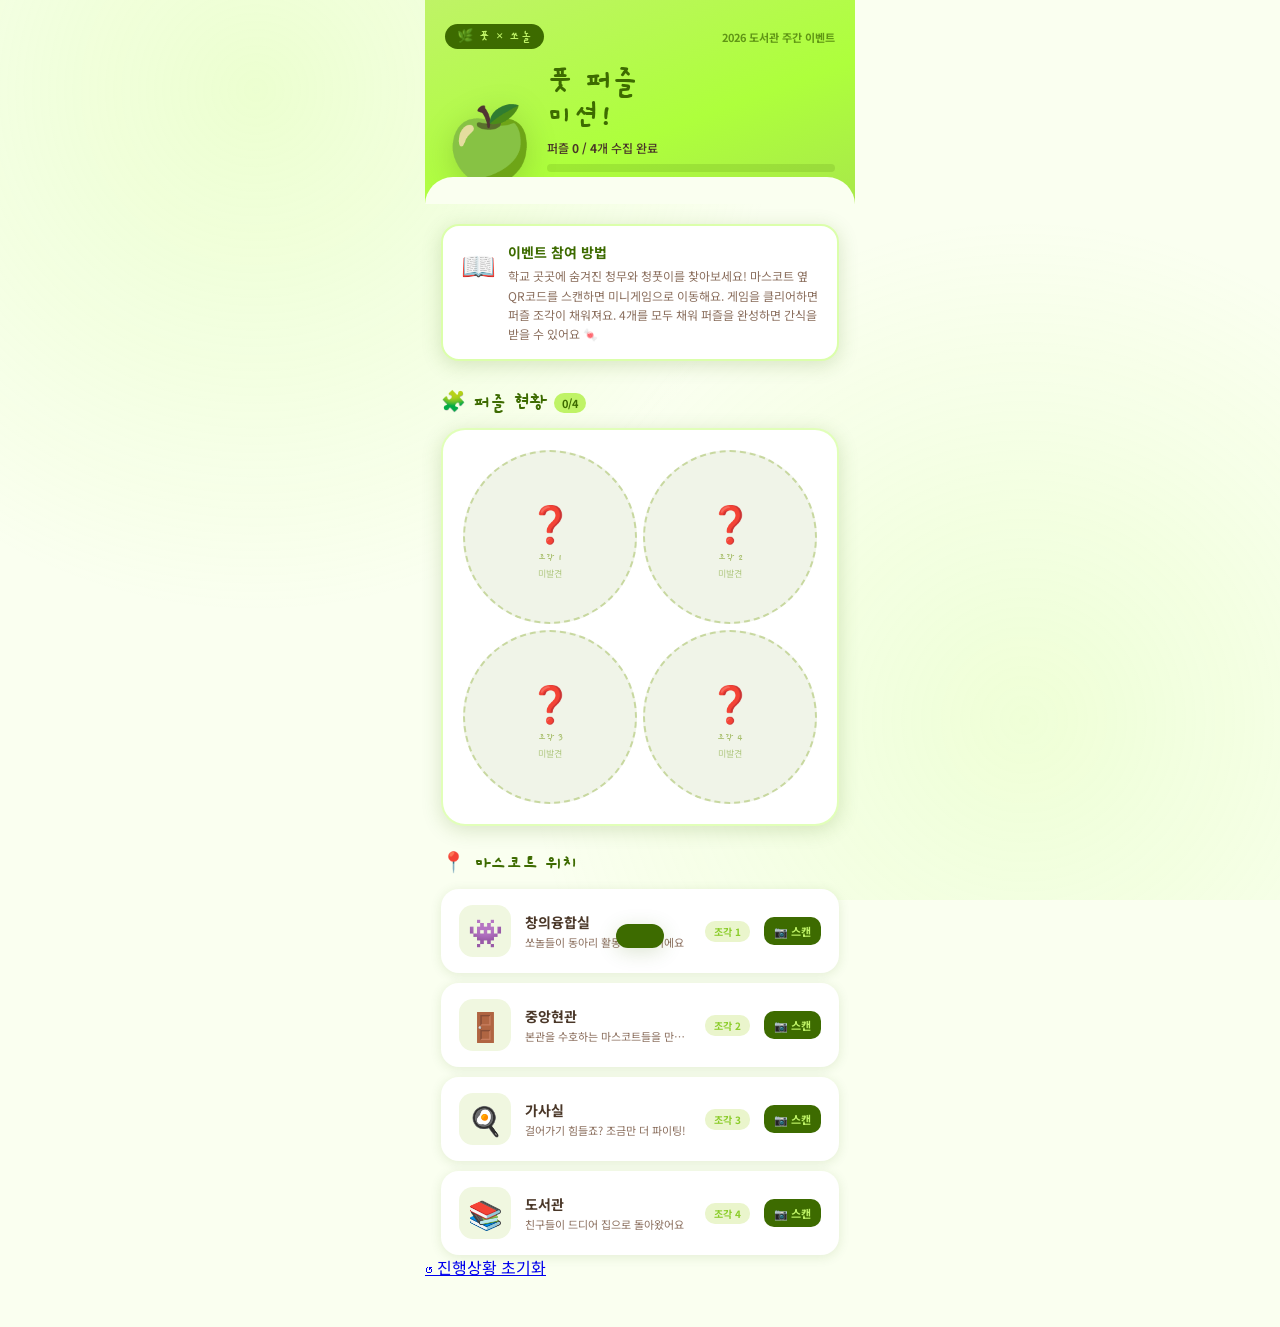
==== commit e7764f0e: "Add reset link for progress reset confirmation Added a reset link with confirmation dialog to reset " ====
--- a/index.html
+++ b/index.html
@@ -57,6 +57,10 @@
     <!-- JS로 생성 -->
   </div>
 
+  <div class="reset-link-wrap">
+    <a href="#" class="reset-link" onclick="if(confirm('진짜로 초기화할까요? 모은 퍼즐 조각이 전부 사라져요.')){resetAll();} return false;">↺ 진행상황 초기화</a>
+  </div>
+
   <div class="bottom-pad"></div>
 </div>
 
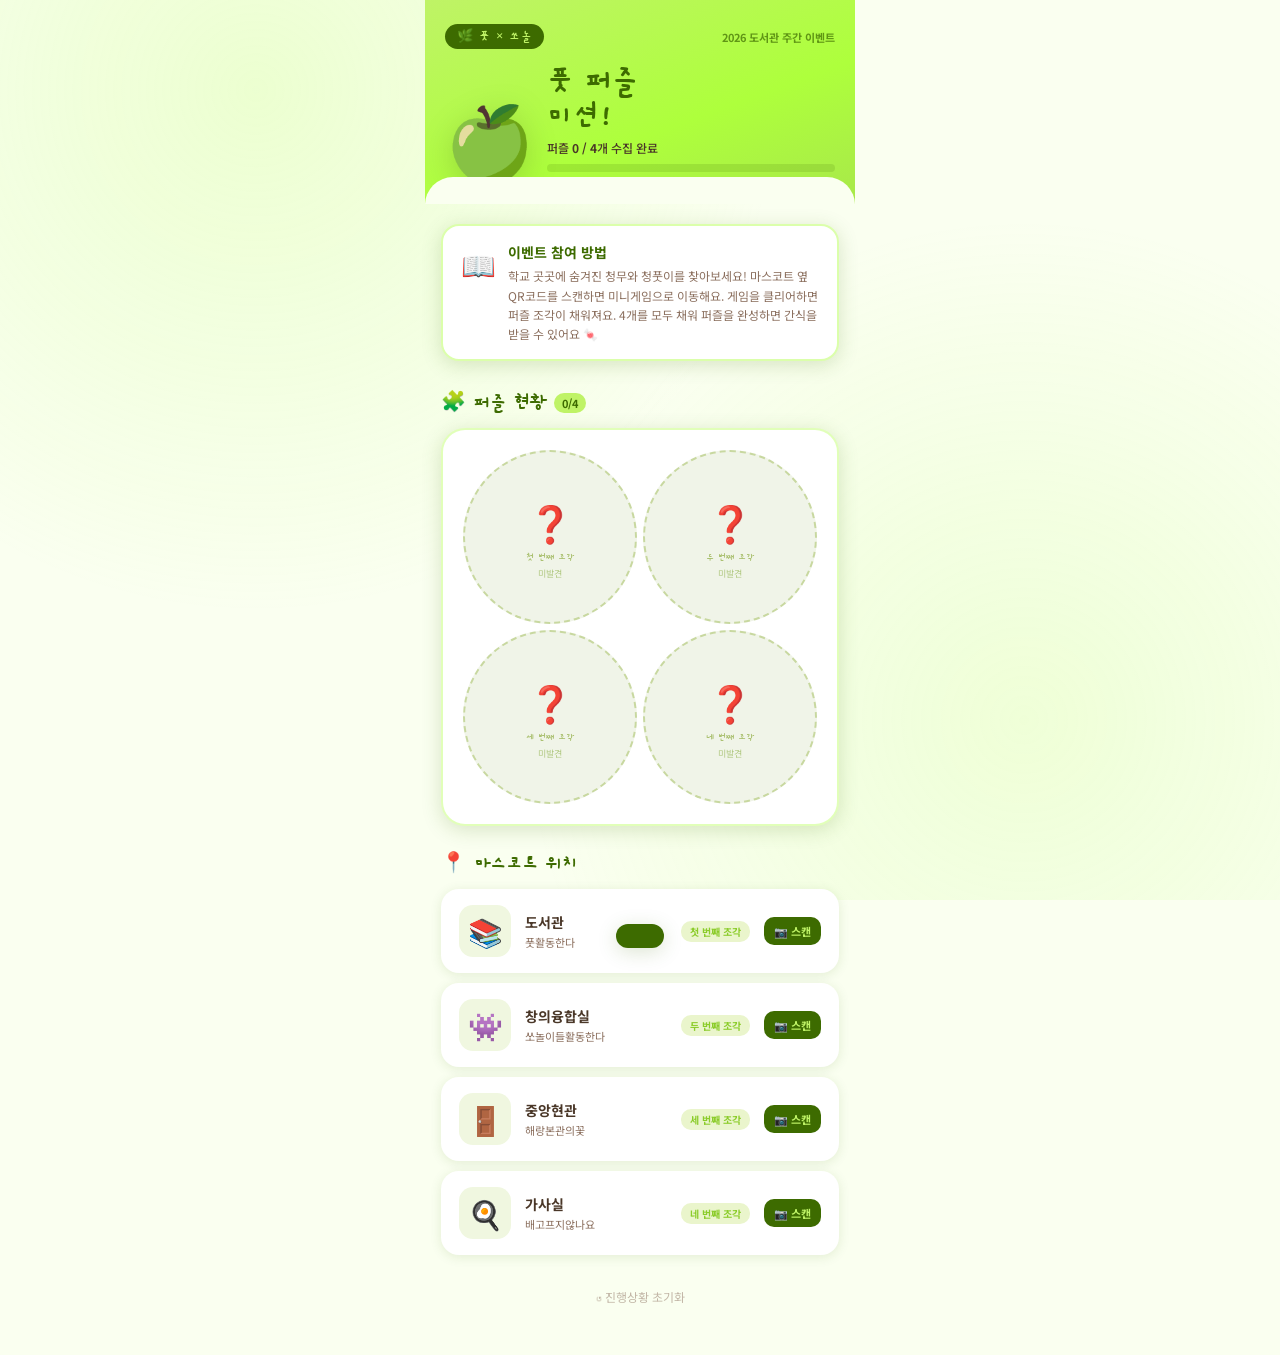
==== commit 589f0c8d: "Add files via upload" ====
--- a/index.html
+++ b/index.html
@@ -11,7 +11,6 @@
 <body>
 <div class="app">
 
-  <!-- 헤더 -->
   <div class="header">
     <div class="header-top">
       <div class="logo-badge">🌿 풋 × 쏘놀 </div>
@@ -29,7 +28,6 @@
     </div>
   </div>
 
-  <!-- 안내 -->
   <div class="info-card">
     <div class="info-icon">📖</div>
     <div class="info-text">
@@ -38,24 +36,21 @@
     </div>
   </div>
 
-  <!-- 퍼즐 큰 그림 -->
   <div class="section-title">
     <span>🧩 퍼즐 현황</span>
     <div class="count-badge" id="count-badge">0/4</div>
   </div>
   <div class="puzzle-picture">
-    <div class="puzzle-grid" id="puzzle-grid">
-      <!-- JS로 생성 -->
-    </div>
+    <div class="puzzle-grid" id="puzzle-grid"></div>
+  </div>
+  <div class="code-again" id="code-again" hidden>
+    <button type="button" class="code-again-btn" onclick="showComplete()">🏆 완료 코드 다시 보기</button>
   </div>
 
-  <!-- 위치 리스트 -->
   <div class="section-title" style="margin-top:24px">
     <span>📍 마스코트 위치</span>
   </div>
-  <div class="location-list" id="location-list">
-    <!-- JS로 생성 -->
-  </div>
+  <div class="location-list" id="location-list"></div>
 
   <div class="reset-link-wrap">
     <a href="#" class="reset-link" onclick="if(confirm('진짜로 초기화할까요? 모은 퍼즐 조각이 전부 사라져요.')){resetAll();} return false;">↺ 진행상황 초기화</a>
@@ -64,7 +59,6 @@
   <div class="bottom-pad"></div>
 </div>
 
-<!-- 완료 오버레이 -->
 <div class="complete-overlay" id="complete-overlay">
   <div class="complete-card">
     <div class="confetti-row">🎉🍏🎊</div>
@@ -82,7 +76,6 @@
   </div>
 </div>
 
-<!-- 토스트 -->
 <div class="toast" id="toast"></div>
 
 <script src="system.js"></script>
--- a/style.css
+++ b/style.css
@@ -187,7 +187,7 @@
     border: 2px solid rgba(195,255,116,0.5);
     box-shadow: var(--shadow-md);
   }
-  /* 4조각 2x2 균등 배치 (예전 5조각용 1+2+2 비대칭 배치에서 변경) */
+
   .puzzle-grid {
     display: grid;
     grid-template-columns: repeat(2, 1fr);
@@ -219,9 +219,6 @@
   }
   .piece-emoji { font-size: clamp(20px, 5vw, 36px); }
 
-  /* Filled piece: the stamp fills the whole square cell edge-to-edge as
-     a circle (inscribed in the square, corners of the gradient bg peek
-     through), instead of a small centered badge. */
   .piece-stamp {
     position: absolute;
     inset: 0;
@@ -523,6 +520,27 @@
     100% { transform: translate(var(--tx), var(--ty)) scale(0.3) rotate(var(--tr)); opacity: 0; }
   }
 
+  .reset-link-wrap {
+    text-align: center;
+    margin-top: 28px;
+  }
+  .reset-link {
+    font-size: 12px;
+    color: var(--brown-light);
+    opacity: 0.5;
+    text-decoration: none;
+  }
+  .reset-link:active { opacity: 0.8; }
+
+  .code-again { margin-top: 12px; text-align: center; }
+  .code-again[hidden] { display: none; }
+  .code-again-btn {
+    background: var(--green-deep); color: var(--green); border: none;
+    border-radius: var(--radius-md); padding: 12px 20px;
+    font-size: 14px; font-weight: 700; font-family: inherit; cursor: pointer;
+  }
+  .code-again-btn:active { transform: scale(0.97); }
+
   .bottom-pad { height: 48px; }
 
   .toast {
